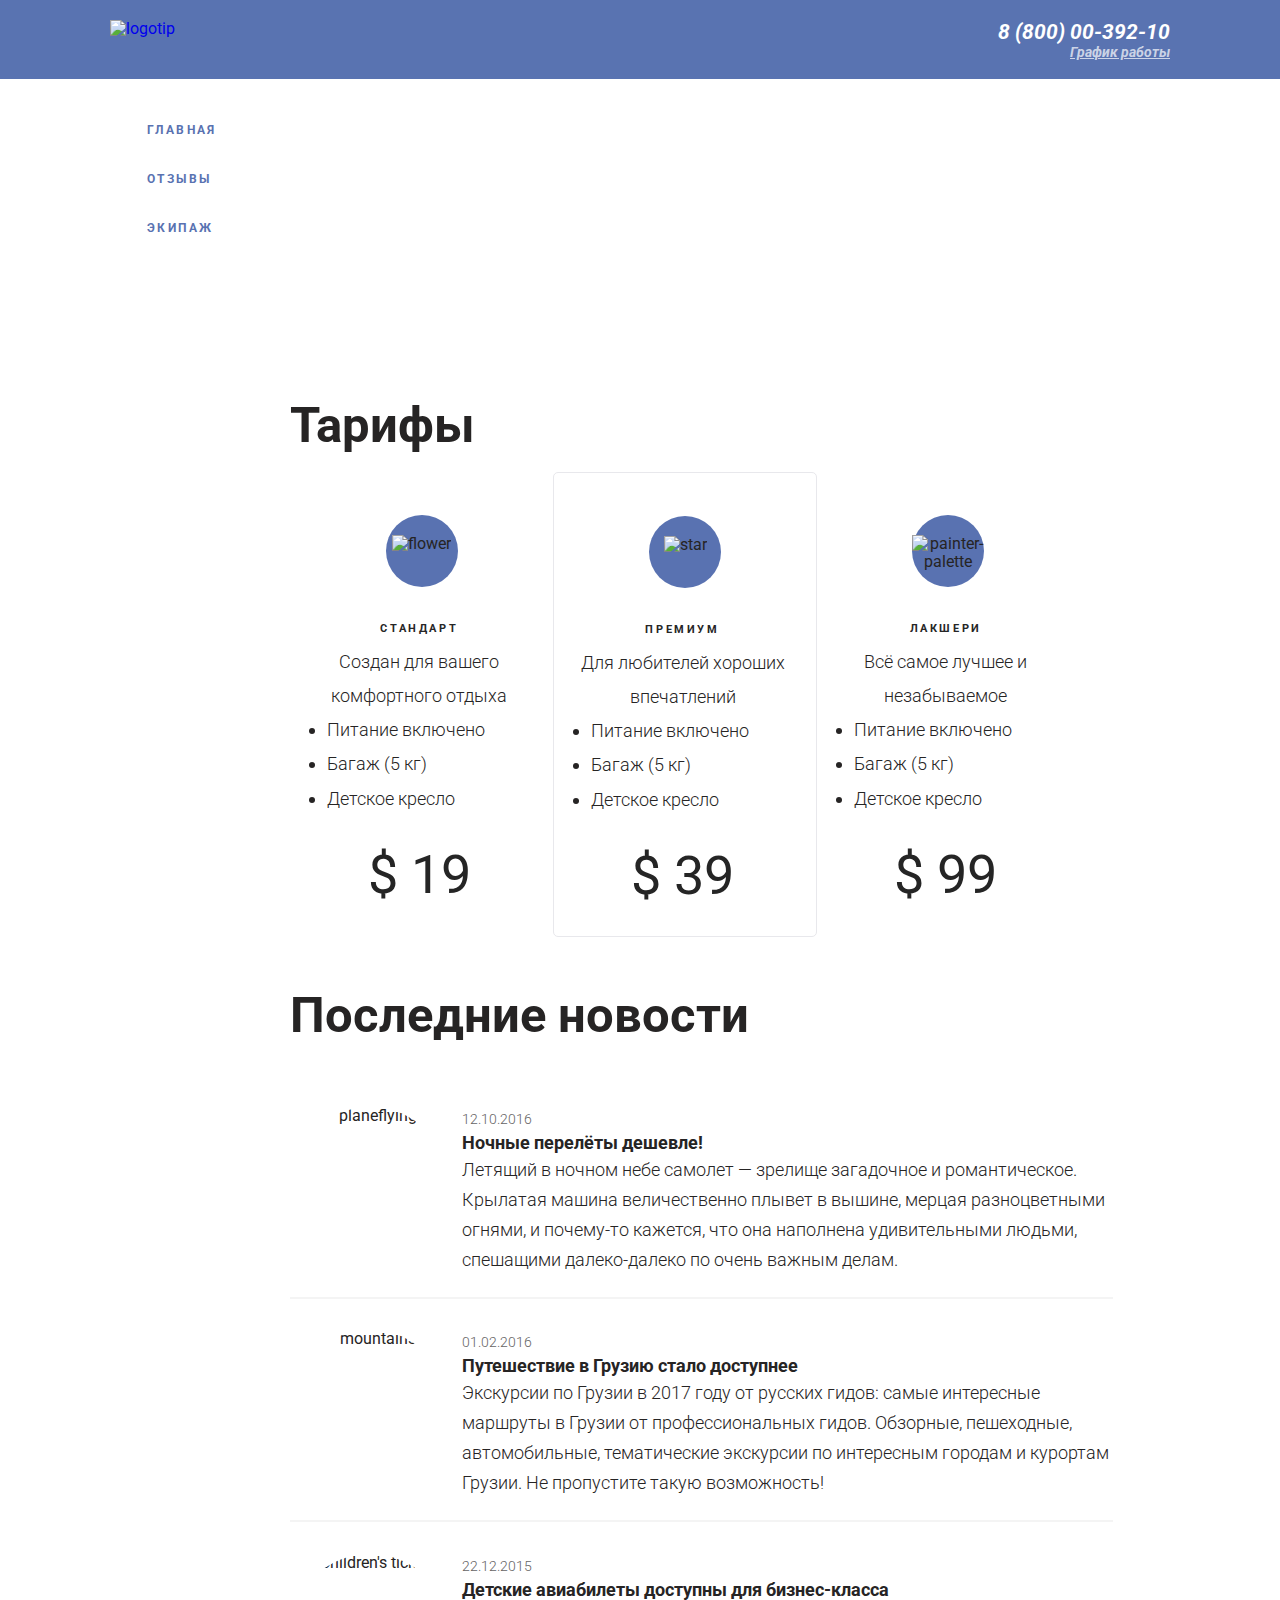
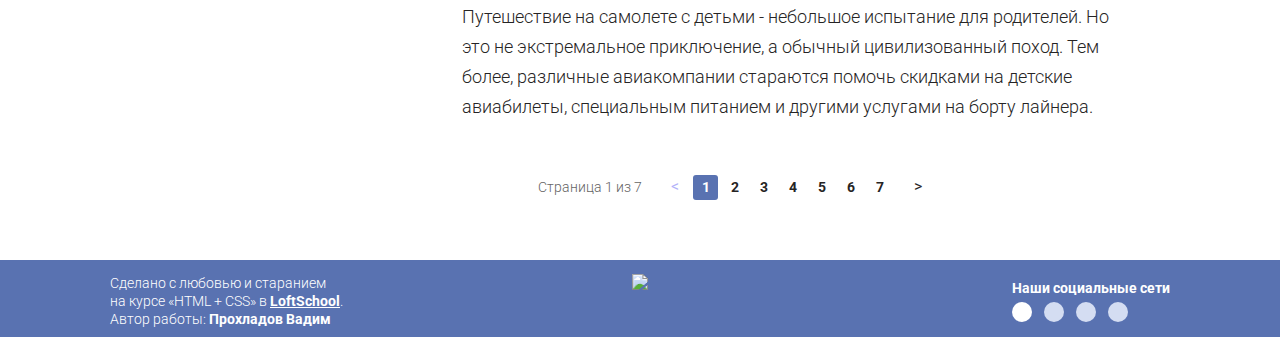
==== index.html @ d8c09eed "Add files via upload" ====
<!DOCTYPE html>
<html lang="en">
<head>
    <meta charset="UTF-8">
    <title>Главная</title>
    <meta name="viewport" content="width=device-width, initial-scale=1.0">
    <meta http-equiv="X-UA-Compatible" content="IE=edge">
       
    <link rel="stylesheet" href="normalize.css">
    <link rel="preconnect" href="https://fonts.googleapis.com">
    <link rel="preconnect" href="https://fonts.gstatic.com" crossorigin>
    <link href="https://fonts.googleapis.com/css2?family=Roboto:ital,wght@0,300;0,400;0,500;0,700;1,300&display=swap" rel="stylesheet">
   
    <link rel="stylesheet" href="style.css">
</head>
<body>
    <div class="wrapper">
        <div class="header">
            <div class="header__conteiner clearfix">
                <div class="header__left">
                    <a href="#" class="logo">
                        <img  src="img/logo_header.png" alt="logotip" class="logo__img" >
                    </a>            
                </div>
                <div class="header__right">
                    <address class="contacts">
                        <a href="tel:+78000039210" class="contacts__phone">8 (800) 00-392-10</a>
                        <div class="contacts__desc">График работы</div>
                      </address>
                </div>

            </div>
        </div>
        <div class="maincontent">
          <div class="maincontent__conteiner clearfix">
            <!-- боковая менюшка -->
            <aside class="sidebar clearfix">
              <nav class="nav">
                <ul class="nav__list">
                  <li class="nav__item">
                    <a href="#" class="nav__link">
                      <div class="nav__icon nav__icon_main"></div>
                      <div class="nav__text">Главная</div>
                    </a>
                  </li>
                  <li class="nav__item">
                    <a href="#" class="nav__link">
                      <div class="nav__icon nav__icon_comment"></div>
                      <div class="nav__text">Отзывы</div>
                    </a>
                  </li>
                  <li class="nav__item">
                    <a href="#" class="nav__link">
                      <div class="nav__icon nav__icon_team"></div>
                      <div class="nav__text">Экипаж</div>
                    </a>
                  </li>
                </ul>
              </nav>
            </aside>
            
            <div class="content">
              <!-- основная часть -->
              <main class="page-conten">
                <section class="tariffs">
                  <div class="Airpline__image">
                  </div> 
                  <div class="tariffs__title">
                    <h2 class="title">Тарифы</h2>
                  </div>
                  <div class="tariffs__tariffs clearfix">
                    <ul class="tariffs__list">
                      <li class="tariffs__item">
                        <div class="tariffs__item-wrap">
                          <div class="tariffs__image">
                            <!--<div class="tariffs__avatar">-->
                              <img src="img/content/flower.png" alt="flower" class="tariffs__avatar">
                            <!--</div>-->
                          </div>
                          <div class="tariffs__text">
                            <div class="tariffs__text--title">стандарт</div>
                            <div class="tariffs__content">
                              <p>Создан для вашего комфортного отдыха</p>
                              <ul class="tariffs__content--list">
                                <li>Питание включено</li>
                                <li>Багаж (5 кг)</li>
                                <li>Детское кресло</li>
                              </ul>
                            </div>
                            <div class="tariffs__text--price">&#36 19</div>
                          </div>
                        </div>
                      </li>
                    </ul>
                    <ul class="tariffs__list">
                      <li class="tariffs__item">
                        <div class="tariffs__item-wrap">
                          <div class="tariffs__image">
                            <!--<div class="tariffs__avatar">-->
                              <img src="img/content/star.png" alt="star" class="tariffs__avatar">
                            <!--</div>-->
                          </div>
                          <div class="tariffs__text">
                            <div class="tariffs__text--title">Премиум</div>
                            <div class="tariffs__content">
                              <p>Для любителей хороших впечатлений</p>
                              <ul class="tariffs__content--list">
                                <li>Питание включено</li>
                                <li>Багаж (5 кг)</li>
                                <li>Детское кресло</li>
                              </ul>
                            </div>
                            <div class="tariffs__text--price">&#36 39</div>
                          </div>
                        </div>
                      </li>
                    </ul>
                    <ul class="tariffs__list">
                      <li class="tariffs__item">
                        <div class="tariffs__item-wrap">
                          <div class="tariffs__image">
                            <!--<div class="tariffs__avatar">-->
                              <img src="img/content/painter-palette.png" alt="painter-palette" class="tariffs__avatar">
                            <!--</div>-->
                          </div>
                          <div class="tariffs__text">
                            <div class="tariffs__text--title">лакшери</div>
                            <div class="tariffs__content">
                              <p>Всё самое лучшее и незабываемое</p>
                              <ul class="tariffs__content--list">
                                <li>Питание включено</li>
                                <li>Багаж (5 кг)</li>
                                <li>Детское кресло</li>
                              </ul>
                            </div>
                            <div class="tariffs__text--price">&#36 99</div>
                          </div>
                        </div>
                      </li>
                    </ul>

                  </div>
                  
                </section>
                <section class="news">
                  <h2 class="news__title title ">Последние новости</h2>
                  <ul class="news__list">
                    <li class="news__item clearfix">
                      <div class="news__item--wrap">
                        <div class="news__image">
                          <div class="news__avatar">
                            <img src="img/content/news/planeflying.png" alt="planeflying" class="news__avatar-pic">
                          </div>
                        </div>
                        <article class="news__text">
                          <div class="news__data">12.10.2016</div>
                          <div class="news__name">Ночные перелёты дешевле!</div>
                          <div class="news__content">
                            Летящий в ночном небе самолет — зрелище загадочное и романтическое.
                            Крылатая машина величественно плывет в вышине, мерцая разноцветными
                            огнями, и почему-то кажется, что она наполнена удивительными людьми,
                            спешащими далеко-далеко по очень важным делам.
                          </div>
                        </article>
                      </div>
                    </li>
                    <li class="news__item clearfix">
                      <div class="news__item--wrap">
                        <div class="news__image">
                          <div class="news__avatar">
                            <img src="img/content/news/mountains.png" alt="mountains" class="news__avatar-pic">
                          </div>
                        </div>
                        <article class="news__text">
                          <div class="news__data">01.02.2016</div>
                          <div class="news__name">Путешествие в Грузию стало доступнее</div>
                          <div class="news__content">
                            Экскурсии по Грузии в 2017 году от русских гидов: самые интересные
                            маршруты в Грузии от профессиональных гидов. Обзорные, пешеходные,
                            автомобильные, тематические экскурсии по интересным городам и курортам
                            Грузии. Не пропустите такую возможность!
                          </div>
                        </article>
                      </div>
                    </li>
                    <li class="news__item clearfix">
                      <div class="news__item--wrap">
                        <div class="news__image">
                          <div class="news__avatar">
                            <img src="img/content/news/Children's tickets.png" alt="Children's tickets" class="news__avatar-pic">
                          </div>
                        </div>
                        <article class="news__text">
                          <div class="news__data">22.12.2015</div>
                          <div class="news__name">Детские авиабилеты доступны для бизнес-класса</div>
                          <div class="news__content">
                            Путешествие на самолете с детьми - небольшое испытание для родителей.
                            Но это не экстремальное приключение, а обычный цивилизованный поход.
                            Тем более, различные авиакомпании стараются помочь скидками на детские
                            авиабилеты, специальным питанием и другими услугами на борту лайнера.
                          </div>
                        </article>
                      </div>
                    </li>
                  </ul>
                  <div class="pagination">
                    <div class="pagination__title">Страница 1 из 7</div>
                    <a href="#" class="pagination__btn pagination__btn_prev pagination__btn_active">&lt;</a>
                        <ul class="pagination__list">
                          <li class="pagination__item pagination__item_active">
                            <a href="#" class="pagination__link">1</a>
                          </li>
                          <li class="pagination__item">
                            <a href="#" class="pagination__link">2</a>
                          </li>
                          <li class="pagination__item">
                            <a href="#" class="pagination__link">3</a>
                          </li>
                          <li class="pagination__item">
                            <a href="#" class="pagination__link">4</a>
                          </li>
                          <li class="pagination__item">
                            <a href="#" class="pagination__link">5</a>
                          </li>
                          <li class="pagination__item">
                            <a href="#" class="pagination__link">6</a>
                          </li>
                          <li class="pagination__item">
                            <a href="#" class="pagination__link">7</a>
                          </li>
                        </ul>
                        <a href="#" class="pagination__btn pagination__btn_next">></a>
                  </div>
                </section>
              </main>
            </div>
          </div>
        </div>
    </div>
    <div class="footer">
        <div class="footer__conteiner clearfix">
          <div class="footer__col">
            <div class="footer__text">
              Сделано с любовью и старанием <br> на курсе «HTML + CSS» в
              <a href="#">LoftSchool</a>. <br> Автор работы: <span class="bold-text">Прохладов Вадим</span>
            </div>
          </div>
          <div class="footer__col footer__col_mid">
            <a href="#" class="logo">
              <img src="img/logo_header.png" class="logo__img"></img>
            </a>
          </div>
          <div class="footer__col footer__col_last">
            <div class="socials">
              <div class="socials__title">Наши социальные сети</div>
              <ul class="socials__list">
                <li class="socials__item">
                  <a href="#" class="socials__link socials__link_active socials__link_vk">
                  </a>
                </li>
                <li class="socials__item">
                  <a href="#" class="socials__link socials__link_fb">
                  </a>
                </li>
                <li class="socials__item">
                  <a href="#" class="socials__link socials__link_tw">
                  </a>
                </li>
                <li class="socials__item">
                  <a href="#" class="socials__link socials__link_mail">
                  </a>
                </li>
              </ul>
            </div>
          </div>
        </div>
    </div>

    
</body>
</html>
---- style.css ----
* {
    box-sizing: border-box;
  }
  a{
    text-decoration: none;
  }
p{
    margin: 0;
}
.clearfix:after {
    content: "";
    display: block;
    clear: both;
  }

html, body{
    width: 100%; 
    height: 100%; 
}
body{
    font-family: 'Roboto', Arial, sans-serif;
    color: #262424;  
}
.wrapper {
    position: relative;
    min-width: 1100px;
    min-height: 100%;
    overflow: hidden;
}
.wrapper:after {
    content: "";
    display: block;
    height: 77px;
  }
 
.header {
    background: #5973b1;
    position: relative;
    padding-top: 20px;
    padding-bottom: 17px;
    margin-bottom: 13px;
}

[class*="conteiner"]{
    max-width: 1100px;
    margin: 0 auto;
    padding: 0 20px;
  }
 
  .header__left,
  .header__right {
    float: left;
    width: 50%;
}  
.header__left {
    text-align: left;
}
.logo,
.contacts {
    display: inline-block;
}

.header__right {
    font-weight: 700;
    font-style: normal;
    text-align: right;
    letter-spacing: normal;
    font-stretch: normal;
    
}

.contacts__phone {
    font-size: 21px;   
    text-transform: uppercase;
    color: #ffffff;
    text-decoration: none;
}
.contacts__desc {
    font-size: 14px;    
    text-decoration: underline;
    color: rgba(255, 255, 255, 0.7);
}


/*======Sidebar========*/
.sidebar{
    float: left;
    width: 17%;
}
ul {
    list-style: none;
    margin: 0;
    padding: 0;
}
.nav {
    padding-top: 30px;
}
.nav__item {
    margin-bottom: 30px;
}
.nav__icon {
    display: inline-block;
    vertical-align: middle;
    margin-right: 10px;
}
.nav__icon_main {
    background: url('img/sidebar/main_icon.png') no-repeat;
    width: 23px;
    height: 18px;
}
.nav__icon_comment {
    background: url('img/sidebar/feed_icon.png') no-repeat;
    width: 23px;
    height: 18px;
}
.nav__icon_team {
    background: url('img/sidebar/team_icon.png') no-repeat;
    width: 23px;
    height: 18px;
}
.nav__link:hover .nav__icon_main {
    background-image: url('img/sidebar/main_icon_hover.png');
}
.nav__link:hover .nav__icon_comment {
    background-image: url('img/sidebar/feed_icon_hover.png');
}
.nav__link:hover .nav__icon_team {
    background-image: url('img/sidebar/team_icon_hover.png');
}
.nav__text {
    display: inline-block;
    vertical-align: middle;
    text-transform: uppercase;
    font-size: 12px;
    font-weight: bold;
    font-style: normal;
    text-align: left;
    letter-spacing: 2.4px;
    font-stretch: normal;
    color: #5972b1;
}
.nav__text:hover{
    color: #262424;
}

/*======content====*/
.content{
    float: left;
    width: 83%;
}
.tariffs {
    margin-bottom: 60px;
}
.Airpline__image{
    background-image: url('img/content/Airpline.png');
    background-repeat: no-repeat;
    height: 307px;
    margin-bottom: 8px;
  
}
.tariffs__title{
    margin-bottom: 27px;
}
.title{
    font-size: 49px;
    font-weight: bold;
    font-stretch: normal;
    font-style: normal;
    line-height: 0.78;
    letter-spacing: normal;
    text-align: left;
    color: #262424;
    margin: 0;
}

/*======tariffs============*/
.tariffs__tariffs{
    margin-right: 90px;
}
.tariffs__list {
    float: left;
    width: 33.33%;
    text-align: center;
    padding-top: 43px;
    
}

.tariffs__list:nth-child(2n){
    border: 1px solid #e8e8ec;
    border-radius: 5px;
}
.tariffs__image {
    display: inline-block;
    width: 72px;
    height: 72px;
    border-radius: 50%;
    background-color: #5972b1;
    background-position: center center;
    margin-bottom: 25px;
}
.tariffs__avatar{
    margin-top: 20px;   
}
.tariffs__text {
    color: #262424;
    font-style: normal;
    padding-left: 10px;
    padding-right: 15px; 
}
.tariffs__text--title {
    font-size: 11px;
    font-weight: bold;    
    line-height: 300%;
    letter-spacing: 2.64px; 
    text-transform: uppercase;   
    color: #262626;
}
.tariffs__content {
    font-size: 18px;
    font-weight: 300;
    line-height: 190%;  
}
.tariffs__content--list{
    text-align: left;
    list-style: disc;
    padding-left: 27px;
}
.tariffs__text--price {
    font-size: 54px;
    font-weight: 400;
    line-height: 220%;
    color: #252525;
    object-fit: contain;
}
/*========section news========*/

.news__title {
    margin-bottom: 72px;
}
.news__item {
    margin-bottom: 27px;
}
.news__item--wrap {
    border-bottom: 2px solid  #f4f4f4;
    display: inline-block;
    padding-bottom: 22px;
}
.news__item:last-child .news__item--wrap{
    border-bottom:none;
}
.news__image {
    float: left;
    margin-right: 12px;
    text-align: center;
}

.news__avatar-pic {
    width: 160px;
    height: 160px;
    border-radius: 50%;
    overflow: hidden;
    display: inline-block;
}
.news__text {
    float: left;
    width: 651px;
    line-height: 150%;
    font-weight: 300;
    color: #262424;
}
.news__data {
    font-size: 14px;
    color: #656464;
}
.news__name {
    font-size: 18px;
    font-weight: 700;
}
.news__content {
    font-size: 18px;
    line-height: 30px;
}
/*===========pagination=============================================================*/
.pagination {
  text-align: center;
  margin-bottom: 60px;
}
.pagination__title {
    display: inline-block;
    font-size: 14px;
    line-height: 21px;
    font-weight: 300;
    color: #656464;
    margin-right: 25PX;
}
.pagination__btn {
    display: inline-block;
    
}
.pagination__btn_prev {
    opacity: 0.3;
    margin-right: 10px;
}
.pagination__btn_next {
    margin-left: 18px;
    color: #2a2828
}

.pagination__list {
    display: inline-block;  
}
.pagination__item {
    display: inline-block;  
}
.pagination__link {
    display: block;
    width: 25px;
    height: 25px;
    text-align: center;
    text-decoration: none;
    font-size: 14px;
    line-height: 25px;
    font-weight: 700;
    color: #262424;   
}
.pagination__link:hover {
    color: #5972b1;
}
.pagination__item_active .pagination__link {
    color: #ffffff;
    background-color: #5972b1;
    border-radius: 3px;
}

/*============================footer==========================================*/
.footer {
    position: relative;
    background-color: #5972b1;
    height: 77px;
    margin-top: -77px;
    padding: 14px 0;
}

.footer__col {
    float: left;
    width: 33.33%;
    text-align: center;
}
.footer__text {
    font-size: 14px;
    font-weight: 300;
    font-stretch: normal;
    font-style: normal;
    line-height: 129%;
    letter-spacing: normal;
    text-align: left;
    color: #fff;
}
.bold-text {
    font-weight: 700;
}
.footer__text a{
    color: #fff;
    font-weight: 700;
    text-decoration: underline;   
}

.footer__col_mid {
    text-align: center;
  
}
.socials {
    float: right;
    text-align: left;
}
.socials__title {
    font-size: 14px;
    line-height: 200%;
    font-weight: 700;
    color: #ffffff;
}
.socials__item {
    display: inline-block;
    margin-right: 8px;
}
.socials__item:last-child {
    margin-right: 0;
}
.socials__link {
    width: 20px;
    height: 20px;
    border-radius: 50%;
    display: block;
    background-color: #d4ddf2;
    background-position: center center;
    background-repeat: no-repeat;
}
.socials__link:hover {
    background-color:#ffffff;
}
.socials__link_active{
    background-color:#ffffff;
}
.socials__link_vk {
    background-image: url('img/socials/vk.png');

}
.socials__link_fb {
    background-image: url('img/socials/fb.png');
}
.socials__link_tw {
    background-image: url('img/socials/twitter.png');
}
.socials__link_mail {
    background-image: url('img/socials/mail.png');
}
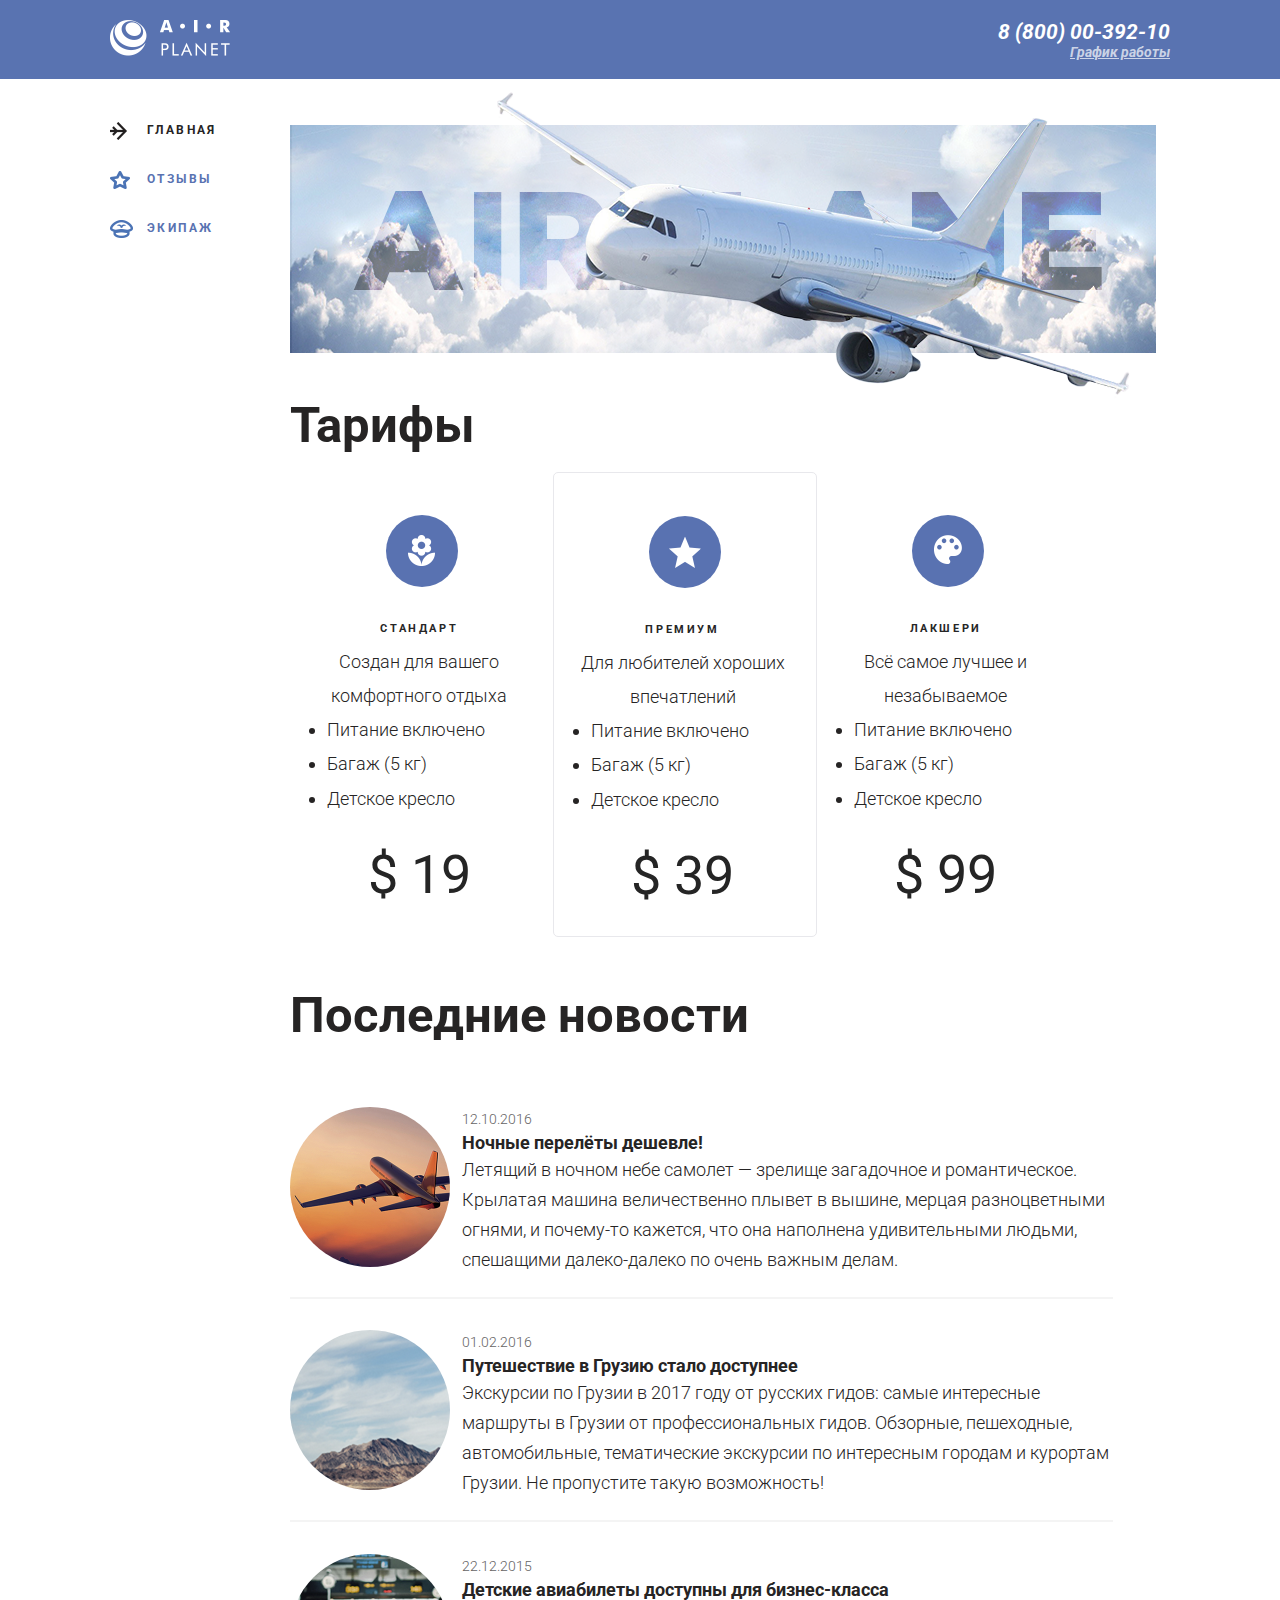
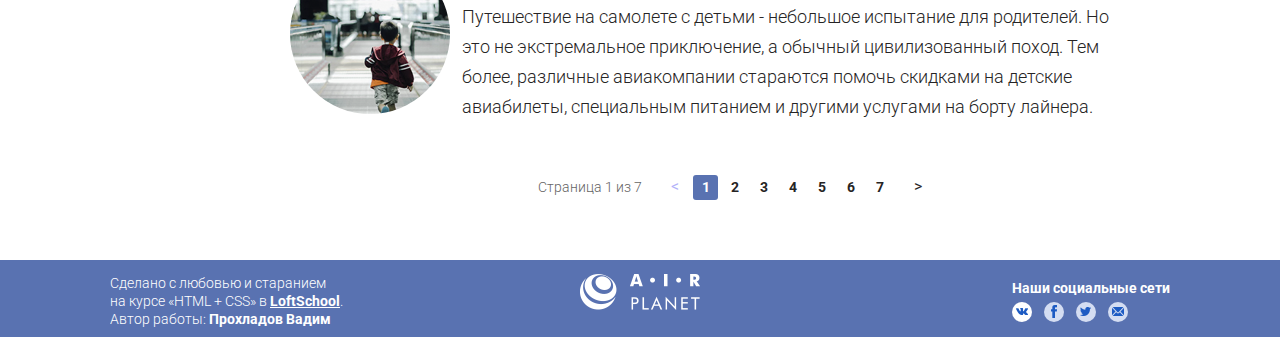
==== commit 254bdb01: "reviews" ====
--- a/index.html
+++ b/index.html
@@ -15,6 +15,7 @@
 </head>
 <body>
     <div class="wrapper">
+      
         <div class="header">
             <div class="header__conteiner clearfix">
                 <div class="header__left">
@@ -38,9 +39,9 @@
               <nav class="nav">
                 <ul class="nav__list">
                   <li class="nav__item">
-                    <a href="#" class="nav__link">
-                      <div class="nav__icon nav__icon_main"></div>
-                      <div class="nav__text">Главная</div>
+                    <a href="#" class="nav__link nav__link_active">
+                      <div class="nav__icon nav__icon_main nav__icon_main_active "></div>
+                      <div class="nav__text nav__text_active">Главная</div>
                     </a>
                   </li>
                   <li class="nav__item">
@@ -275,7 +276,5 @@
           </div>
         </div>
     </div>
-
-    
 </body>
 </html>--- a/style.css
+++ b/style.css
@@ -20,10 +20,10 @@
 }
 body{
     font-family: 'Roboto', Arial, sans-serif;
-    color: #262424;  
+    color: #262424;
+    margin: 0;  
 }
 .wrapper {
-    position: relative;
     min-width: 1100px;
     min-height: 100%;
     overflow: hidden;
@@ -36,16 +36,15 @@
  
 .header {
     background: #5973b1;
-    position: relative;
     padding-top: 20px;
     padding-bottom: 17px;
     margin-bottom: 13px;
 }
 
 [class*="conteiner"]{
-    max-width: 1100px;
-    margin: 0 auto;
-    padding: 0 20px;
+        max-width: 1100px;
+        margin: 0 auto;
+        padding: 0 20px;
   }
  
   .header__left,
@@ -67,7 +66,6 @@
     text-align: right;
     letter-spacing: normal;
     font-stretch: normal;
-    
 }
 
 .contacts__phone {
@@ -119,7 +117,8 @@
     width: 23px;
     height: 18px;
 }
-.nav__link:hover .nav__icon_main {
+.nav__link:hover .nav__icon_main,
+.nav__icon_main_active{
     background-image: url('img/sidebar/main_icon_hover.png');
 }
 .nav__link:hover .nav__icon_comment {
@@ -139,7 +138,12 @@
     letter-spacing: 2.4px;
     font-stretch: normal;
     color: #5972b1;
-}
+    max-width: 120px;
+}
+.nav__text_active{
+    color: #262424;
+}
+
 .nav__text:hover{
     color: #262424;
 }
@@ -157,7 +161,6 @@
     background-repeat: no-repeat;
     height: 307px;
     margin-bottom: 8px;
-  
 }
 .tariffs__title{
     margin-bottom: 27px;
@@ -183,7 +186,6 @@
     width: 33.33%;
     text-align: center;
     padding-top: 43px;
-    
 }
 
 .tariffs__list:nth-child(2n){
@@ -233,7 +235,7 @@
     color: #252525;
     object-fit: contain;
 }
-/*========section news========*/
+/*========section news  &  reviews========*/
 
 .news__title {
     margin-bottom: 72px;
@@ -296,7 +298,6 @@
 }
 .pagination__btn {
     display: inline-block;
-    
 }
 .pagination__btn_prev {
     opacity: 0.3;
@@ -335,7 +336,6 @@
 
 /*============================footer==========================================*/
 .footer {
-    position: relative;
     background-color: #5972b1;
     height: 77px;
     margin-top: -77px;
@@ -356,6 +356,7 @@
     letter-spacing: normal;
     text-align: left;
     color: #fff;
+    overflow: hidden;
 }
 .bold-text {
     font-weight: 700;
@@ -365,10 +366,8 @@
     font-weight: 700;
     text-decoration: underline;   
 }
-
 .footer__col_mid {
     text-align: center;
-  
 }
 .socials {
     float: right;
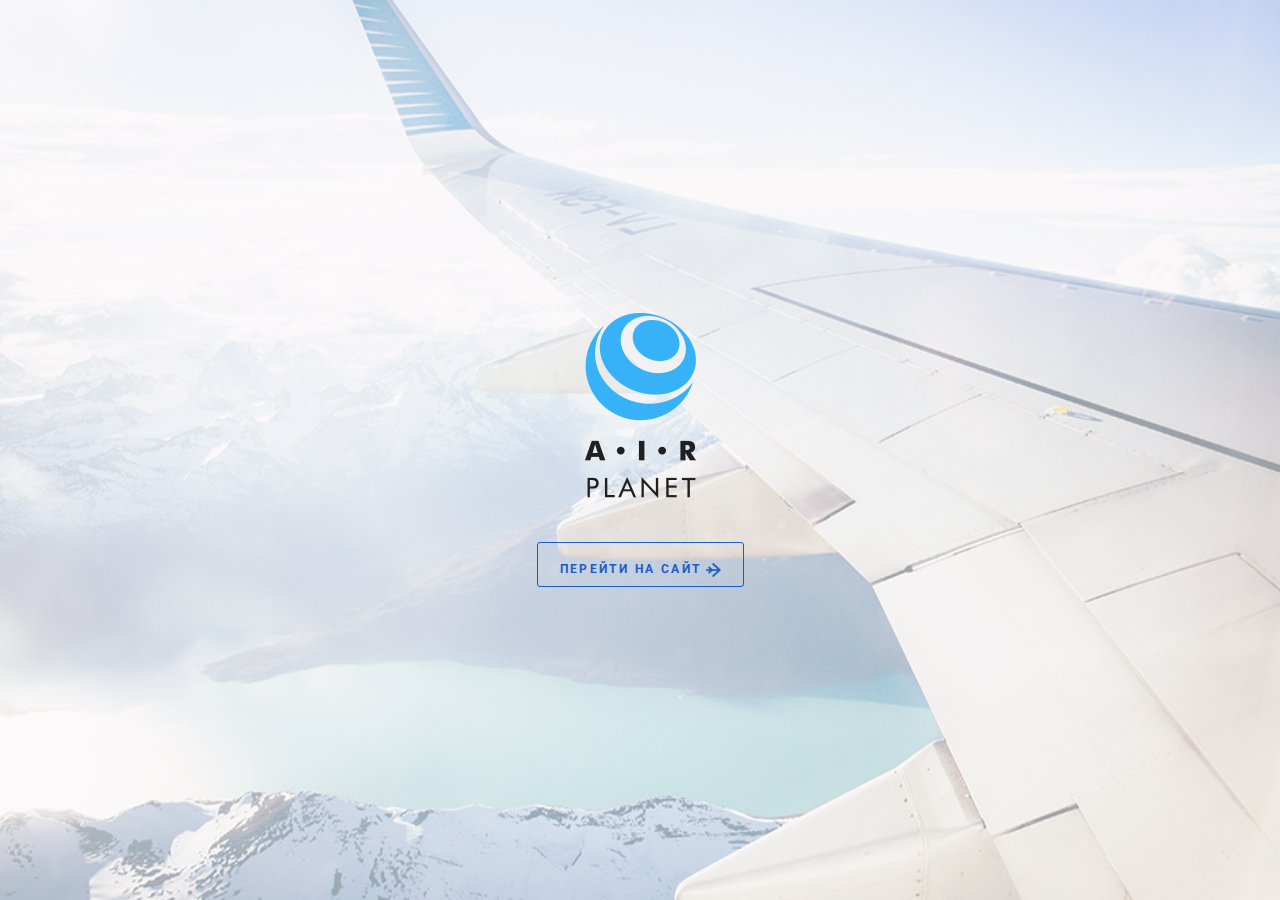
==== commit fed741c8: "intro" ====
--- a/index.html
+++ b/index.html
@@ -2,279 +2,31 @@
 <html lang="en">
 <head>
     <meta charset="UTF-8">
-    <title>Главная</title>
+    <title>intro</title>
     <meta name="viewport" content="width=device-width, initial-scale=1.0">
     <meta http-equiv="X-UA-Compatible" content="IE=edge">
-       
-    <link rel="stylesheet" href="normalize.css">
+    
+    <link rel="stylesheet" href="../normalize.css">
     <link rel="preconnect" href="https://fonts.googleapis.com">
     <link rel="preconnect" href="https://fonts.gstatic.com" crossorigin>
     <link href="https://fonts.googleapis.com/css2?family=Roboto:ital,wght@0,300;0,400;0,500;0,700;1,300&display=swap" rel="stylesheet">
-   
     <link rel="stylesheet" href="style.css">
 </head>
-<body>
-    <div class="wrapper">
-      
-        <div class="header">
-            <div class="header__conteiner clearfix">
-                <div class="header__left">
-                    <a href="#" class="logo">
-                        <img  src="img/logo_header.png" alt="logotip" class="logo__img" >
-                    </a>            
-                </div>
-                <div class="header__right">
-                    <address class="contacts">
-                        <a href="tel:+78000039210" class="contacts__phone">8 (800) 00-392-10</a>
-                        <div class="contacts__desc">График работы</div>
-                      </address>
-                </div>
-
-            </div>
+<body class="AirPlanet_intro_img">
+    <div class="introcontent">
+        <div class="logo">
+            <img src="logo_intro.png" alt="logo">
         </div>
-        <div class="maincontent">
-          <div class="maincontent__conteiner clearfix">
-            <!-- боковая менюшка -->
-            <aside class="sidebar clearfix">
-              <nav class="nav">
-                <ul class="nav__list">
-                  <li class="nav__item">
-                    <a href="#" class="nav__link nav__link_active">
-                      <div class="nav__icon nav__icon_main nav__icon_main_active "></div>
-                      <div class="nav__text nav__text_active">Главная</div>
-                    </a>
-                  </li>
-                  <li class="nav__item">
-                    <a href="#" class="nav__link">
-                      <div class="nav__icon nav__icon_comment"></div>
-                      <div class="nav__text">Отзывы</div>
-                    </a>
-                  </li>
-                  <li class="nav__item">
-                    <a href="#" class="nav__link">
-                      <div class="nav__icon nav__icon_team"></div>
-                      <div class="nav__text">Экипаж</div>
-                    </a>
-                  </li>
-                </ul>
-              </nav>
-            </aside>
-            
-            <div class="content">
-              <!-- основная часть -->
-              <main class="page-conten">
-                <section class="tariffs">
-                  <div class="Airpline__image">
-                  </div> 
-                  <div class="tariffs__title">
-                    <h2 class="title">Тарифы</h2>
-                  </div>
-                  <div class="tariffs__tariffs clearfix">
-                    <ul class="tariffs__list">
-                      <li class="tariffs__item">
-                        <div class="tariffs__item-wrap">
-                          <div class="tariffs__image">
-                            <!--<div class="tariffs__avatar">-->
-                              <img src="img/content/flower.png" alt="flower" class="tariffs__avatar">
-                            <!--</div>-->
-                          </div>
-                          <div class="tariffs__text">
-                            <div class="tariffs__text--title">стандарт</div>
-                            <div class="tariffs__content">
-                              <p>Создан для вашего комфортного отдыха</p>
-                              <ul class="tariffs__content--list">
-                                <li>Питание включено</li>
-                                <li>Багаж (5 кг)</li>
-                                <li>Детское кресло</li>
-                              </ul>
-                            </div>
-                            <div class="tariffs__text--price">&#36 19</div>
-                          </div>
-                        </div>
-                      </li>
-                    </ul>
-                    <ul class="tariffs__list">
-                      <li class="tariffs__item">
-                        <div class="tariffs__item-wrap">
-                          <div class="tariffs__image">
-                            <!--<div class="tariffs__avatar">-->
-                              <img src="img/content/star.png" alt="star" class="tariffs__avatar">
-                            <!--</div>-->
-                          </div>
-                          <div class="tariffs__text">
-                            <div class="tariffs__text--title">Премиум</div>
-                            <div class="tariffs__content">
-                              <p>Для любителей хороших впечатлений</p>
-                              <ul class="tariffs__content--list">
-                                <li>Питание включено</li>
-                                <li>Багаж (5 кг)</li>
-                                <li>Детское кресло</li>
-                              </ul>
-                            </div>
-                            <div class="tariffs__text--price">&#36 39</div>
-                          </div>
-                        </div>
-                      </li>
-                    </ul>
-                    <ul class="tariffs__list">
-                      <li class="tariffs__item">
-                        <div class="tariffs__item-wrap">
-                          <div class="tariffs__image">
-                            <!--<div class="tariffs__avatar">-->
-                              <img src="img/content/painter-palette.png" alt="painter-palette" class="tariffs__avatar">
-                            <!--</div>-->
-                          </div>
-                          <div class="tariffs__text">
-                            <div class="tariffs__text--title">лакшери</div>
-                            <div class="tariffs__content">
-                              <p>Всё самое лучшее и незабываемое</p>
-                              <ul class="tariffs__content--list">
-                                <li>Питание включено</li>
-                                <li>Багаж (5 кг)</li>
-                                <li>Детское кресло</li>
-                              </ul>
-                            </div>
-                            <div class="tariffs__text--price">&#36 99</div>
-                          </div>
-                        </div>
-                      </li>
-                    </ul>
-
-                  </div>
-                  
-                </section>
-                <section class="news">
-                  <h2 class="news__title title ">Последние новости</h2>
-                  <ul class="news__list">
-                    <li class="news__item clearfix">
-                      <div class="news__item--wrap">
-                        <div class="news__image">
-                          <div class="news__avatar">
-                            <img src="img/content/news/planeflying.png" alt="planeflying" class="news__avatar-pic">
-                          </div>
-                        </div>
-                        <article class="news__text">
-                          <div class="news__data">12.10.2016</div>
-                          <div class="news__name">Ночные перелёты дешевле!</div>
-                          <div class="news__content">
-                            Летящий в ночном небе самолет — зрелище загадочное и романтическое.
-                            Крылатая машина величественно плывет в вышине, мерцая разноцветными
-                            огнями, и почему-то кажется, что она наполнена удивительными людьми,
-                            спешащими далеко-далеко по очень важным делам.
-                          </div>
-                        </article>
-                      </div>
-                    </li>
-                    <li class="news__item clearfix">
-                      <div class="news__item--wrap">
-                        <div class="news__image">
-                          <div class="news__avatar">
-                            <img src="img/content/news/mountains.png" alt="mountains" class="news__avatar-pic">
-                          </div>
-                        </div>
-                        <article class="news__text">
-                          <div class="news__data">01.02.2016</div>
-                          <div class="news__name">Путешествие в Грузию стало доступнее</div>
-                          <div class="news__content">
-                            Экскурсии по Грузии в 2017 году от русских гидов: самые интересные
-                            маршруты в Грузии от профессиональных гидов. Обзорные, пешеходные,
-                            автомобильные, тематические экскурсии по интересным городам и курортам
-                            Грузии. Не пропустите такую возможность!
-                          </div>
-                        </article>
-                      </div>
-                    </li>
-                    <li class="news__item clearfix">
-                      <div class="news__item--wrap">
-                        <div class="news__image">
-                          <div class="news__avatar">
-                            <img src="img/content/news/Children's tickets.png" alt="Children's tickets" class="news__avatar-pic">
-                          </div>
-                        </div>
-                        <article class="news__text">
-                          <div class="news__data">22.12.2015</div>
-                          <div class="news__name">Детские авиабилеты доступны для бизнес-класса</div>
-                          <div class="news__content">
-                            Путешествие на самолете с детьми - небольшое испытание для родителей.
-                            Но это не экстремальное приключение, а обычный цивилизованный поход.
-                            Тем более, различные авиакомпании стараются помочь скидками на детские
-                            авиабилеты, специальным питанием и другими услугами на борту лайнера.
-                          </div>
-                        </article>
-                      </div>
-                    </li>
-                  </ul>
-                  <div class="pagination">
-                    <div class="pagination__title">Страница 1 из 7</div>
-                    <a href="#" class="pagination__btn pagination__btn_prev pagination__btn_active">&lt;</a>
-                        <ul class="pagination__list">
-                          <li class="pagination__item pagination__item_active">
-                            <a href="#" class="pagination__link">1</a>
-                          </li>
-                          <li class="pagination__item">
-                            <a href="#" class="pagination__link">2</a>
-                          </li>
-                          <li class="pagination__item">
-                            <a href="#" class="pagination__link">3</a>
-                          </li>
-                          <li class="pagination__item">
-                            <a href="#" class="pagination__link">4</a>
-                          </li>
-                          <li class="pagination__item">
-                            <a href="#" class="pagination__link">5</a>
-                          </li>
-                          <li class="pagination__item">
-                            <a href="#" class="pagination__link">6</a>
-                          </li>
-                          <li class="pagination__item">
-                            <a href="#" class="pagination__link">7</a>
-                          </li>
-                        </ul>
-                        <a href="#" class="pagination__btn pagination__btn_next">></a>
-                  </div>
-                </section>
-              </main>
-            </div>
-          </div>
-        </div>
-    </div>
-    <div class="footer">
-        <div class="footer__conteiner clearfix">
-          <div class="footer__col">
-            <div class="footer__text">
-              Сделано с любовью и старанием <br> на курсе «HTML + CSS» в
-              <a href="#">LoftSchool</a>. <br> Автор работы: <span class="bold-text">Прохладов Вадим</span>
-            </div>
-          </div>
-          <div class="footer__col footer__col_mid">
-            <a href="#" class="logo">
-              <img src="img/logo_header.png" class="logo__img"></img>
-            </a>
-          </div>
-          <div class="footer__col footer__col_last">
-            <div class="socials">
-              <div class="socials__title">Наши социальные сети</div>
-              <ul class="socials__list">
-                <li class="socials__item">
-                  <a href="#" class="socials__link socials__link_active socials__link_vk">
-                  </a>
-                </li>
-                <li class="socials__item">
-                  <a href="#" class="socials__link socials__link_fb">
-                  </a>
-                </li>
-                <li class="socials__item">
-                  <a href="#" class="socials__link socials__link_tw">
-                  </a>
-                </li>
-                <li class="socials__item">
-                  <a href="#" class="socials__link socials__link_mail">
-                  </a>
-                </li>
-              </ul>
-            </div>
-          </div>
-        </div>
+        <form>
+                <div class="btn_wrap">
+                    <!-- <p class="button_submit">  -->
+                        <button type="submit" class="Submit_button button">
+                            <a href="main/index.html" class="Submit_button_text ">Перейти на сайт</a>
+                           <div class="Submit_button__img"></div>
+                        </button>
+                    <!--</p>  -->
+                </div> 
+        </form>    
     </div>
 </body>
 </html>--- a/style.css
+++ b/style.css
@@ -1,416 +1,92 @@
-
-* {
-    box-sizing: border-box;
-  }
-  a{
+a{
     text-decoration: none;
-  }
-p{
-    margin: 0;
 }
-.clearfix:after {
-    content: "";
-    display: block;
-    clear: both;
-  }
-
-html, body{
+html,body{
     width: 100%; 
     height: 100%; 
 }
 body{
     font-family: 'Roboto', Arial, sans-serif;
-    color: #262424;
-    margin: 0;  
-}
-.wrapper {
-    min-width: 1100px;
-    min-height: 100%;
-    overflow: hidden;
-}
-.wrapper:after {
-    content: "";
-    display: block;
-    height: 77px;
-  }
- 
-.header {
-    background: #5973b1;
-    padding-top: 20px;
-    padding-bottom: 17px;
-    margin-bottom: 13px;
-}
-
-[class*="conteiner"]{
-        max-width: 1100px;
-        margin: 0 auto;
-        padding: 0 20px;
-  }
- 
-  .header__left,
-  .header__right {
-    float: left;
-    width: 50%;
-}  
-.header__left {
-    text-align: left;
-}
-.logo,
-.contacts {
-    display: inline-block;
-}
-
-.header__right {
-    font-weight: 700;
-    font-style: normal;
-    text-align: right;
-    letter-spacing: normal;
-    font-stretch: normal;
-}
-
-.contacts__phone {
-    font-size: 21px;   
-    text-transform: uppercase;
-    color: #ffffff;
-    text-decoration: none;
-}
-.contacts__desc {
-    font-size: 14px;    
-    text-decoration: underline;
-    color: rgba(255, 255, 255, 0.7);
+    
+    margin: 0; 
+    /*width: 100%; 
+    height: 100%;
+    background: url('AirPlanet_intro.png');
+    background-repeat: no-repeat;
+    background-position: center center;
+    background-size: 100% 100%; */
 }
 
 
-/*======Sidebar========*/
-.sidebar{
-    float: left;
-    width: 17%;
+.AirPlanet_intro_img{
+    background: url('AirPlanet_intro.png');
+    background-repeat: no-repeat;
+    background-size: 100% 100%;   
 }
-ul {
-    list-style: none;
-    margin: 0;
-    padding: 0;
+
+.introcontent{
+    width: 100%; 
+    height: 100%; 
+    display: flex;
+    justify-content: center;
+    align-items: center;
+    flex-direction:column;
+    
+    
 }
-.nav {
-    padding-top: 30px;
+.logo {
+    margin-bottom: 40px;
 }
-.nav__item {
-    margin-bottom: 30px;
+.btn_wrap {
+   
+
 }
-.nav__icon {
-    display: inline-block;
-    vertical-align: middle;
-    margin-right: 10px;
+
+.Submit_button {
+    width: 207px;
+    height: 45px;  
+    background-color: transparent;
+    border: solid 1px #1c5bc3;
+    border-radius: 3px;
+    cursor:pointer;
+    
 }
-.nav__icon_main {
-    background: url('img/sidebar/main_icon.png') no-repeat;
-    width: 23px;
-    height: 18px;
+button.Submit_button {
+    padding: 16px;
+} 
+.button {
+    
 }
-.nav__icon_comment {
-    background: url('img/sidebar/feed_icon.png') no-repeat;
-    width: 23px;
-    height: 18px;
-}
-.nav__icon_team {
-    background: url('img/sidebar/team_icon.png') no-repeat;
-    width: 23px;
-    height: 18px;
-}
-.nav__link:hover .nav__icon_main,
-.nav__icon_main_active{
-    background-image: url('img/sidebar/main_icon_hover.png');
-}
-.nav__link:hover .nav__icon_comment {
-    background-image: url('img/sidebar/feed_icon_hover.png');
-}
-.nav__link:hover .nav__icon_team {
-    background-image: url('img/sidebar/team_icon_hover.png');
-}
-.nav__text {
-    display: inline-block;
-    vertical-align: middle;
-    text-transform: uppercase;
+.Submit_button_text {
     font-size: 12px;
     font-weight: bold;
     font-style: normal;
+    letter-spacing: 2.4px;
     text-align: left;
-    letter-spacing: 2.4px;
-    font-stretch: normal;
-    color: #5972b1;
-    max-width: 120px;
+    color: #1c5bc4;
+    text-transform: uppercase;
+
+    
+
 }
-.nav__text_active{
-    color: #262424;
+.Submit_button__img {
+    display: inline-block;
+    background-image: url('main_icon.png');
+    background-size: 15px 14px;
+    width: 15px; 
+    height: 14px;
+    background-repeat: no-repeat;
+    vertical-align: sub;
+}
+.btn_wrap:hover .Submit_button,
+.btn_wrap:hover .Submit_button_text,
+.btn_wrap:hover .Submit_button__img {
+    background-color:#1c5bc3; 
+    color: #ffffff;
+}
+.btn_wrap:hover .Submit_button__img{
+    background-image: url('btn.png');
 }
 
-.nav__text:hover{
-    color: #262424;
-}
 
-/*======content====*/
-.content{
-    float: left;
-    width: 83%;
-}
-.tariffs {
-    margin-bottom: 60px;
-}
-.Airpline__image{
-    background-image: url('img/content/Airpline.png');
-    background-repeat: no-repeat;
-    height: 307px;
-    margin-bottom: 8px;
-}
-.tariffs__title{
-    margin-bottom: 27px;
-}
-.title{
-    font-size: 49px;
-    font-weight: bold;
-    font-stretch: normal;
-    font-style: normal;
-    line-height: 0.78;
-    letter-spacing: normal;
-    text-align: left;
-    color: #262424;
-    margin: 0;
-}
-
-/*======tariffs============*/
-.tariffs__tariffs{
-    margin-right: 90px;
-}
-.tariffs__list {
-    float: left;
-    width: 33.33%;
-    text-align: center;
-    padding-top: 43px;
-}
-
-.tariffs__list:nth-child(2n){
-    border: 1px solid #e8e8ec;
-    border-radius: 5px;
-}
-.tariffs__image {
-    display: inline-block;
-    width: 72px;
-    height: 72px;
-    border-radius: 50%;
-    background-color: #5972b1;
-    background-position: center center;
-    margin-bottom: 25px;
-}
-.tariffs__avatar{
-    margin-top: 20px;   
-}
-.tariffs__text {
-    color: #262424;
-    font-style: normal;
-    padding-left: 10px;
-    padding-right: 15px; 
-}
-.tariffs__text--title {
-    font-size: 11px;
-    font-weight: bold;    
-    line-height: 300%;
-    letter-spacing: 2.64px; 
-    text-transform: uppercase;   
-    color: #262626;
-}
-.tariffs__content {
-    font-size: 18px;
-    font-weight: 300;
-    line-height: 190%;  
-}
-.tariffs__content--list{
-    text-align: left;
-    list-style: disc;
-    padding-left: 27px;
-}
-.tariffs__text--price {
-    font-size: 54px;
-    font-weight: 400;
-    line-height: 220%;
-    color: #252525;
-    object-fit: contain;
-}
-/*========section news  &  reviews========*/
-
-.news__title {
-    margin-bottom: 72px;
-}
-.news__item {
-    margin-bottom: 27px;
-}
-.news__item--wrap {
-    border-bottom: 2px solid  #f4f4f4;
-    display: inline-block;
-    padding-bottom: 22px;
-}
-.news__item:last-child .news__item--wrap{
-    border-bottom:none;
-}
-.news__image {
-    float: left;
-    margin-right: 12px;
-    text-align: center;
-}
-
-.news__avatar-pic {
-    width: 160px;
-    height: 160px;
-    border-radius: 50%;
-    overflow: hidden;
-    display: inline-block;
-}
-.news__text {
-    float: left;
-    width: 651px;
-    line-height: 150%;
-    font-weight: 300;
-    color: #262424;
-}
-.news__data {
-    font-size: 14px;
-    color: #656464;
-}
-.news__name {
-    font-size: 18px;
-    font-weight: 700;
-}
-.news__content {
-    font-size: 18px;
-    line-height: 30px;
-}
-/*===========pagination=============================================================*/
-.pagination {
-  text-align: center;
-  margin-bottom: 60px;
-}
-.pagination__title {
-    display: inline-block;
-    font-size: 14px;
-    line-height: 21px;
-    font-weight: 300;
-    color: #656464;
-    margin-right: 25PX;
-}
-.pagination__btn {
-    display: inline-block;
-}
-.pagination__btn_prev {
-    opacity: 0.3;
-    margin-right: 10px;
-}
-.pagination__btn_next {
-    margin-left: 18px;
-    color: #2a2828
-}
-
-.pagination__list {
-    display: inline-block;  
-}
-.pagination__item {
-    display: inline-block;  
-}
-.pagination__link {
-    display: block;
-    width: 25px;
-    height: 25px;
-    text-align: center;
-    text-decoration: none;
-    font-size: 14px;
-    line-height: 25px;
-    font-weight: 700;
-    color: #262424;   
-}
-.pagination__link:hover {
-    color: #5972b1;
-}
-.pagination__item_active .pagination__link {
-    color: #ffffff;
-    background-color: #5972b1;
-    border-radius: 3px;
-}
-
-/*============================footer==========================================*/
-.footer {
-    background-color: #5972b1;
-    height: 77px;
-    margin-top: -77px;
-    padding: 14px 0;
-}
-
-.footer__col {
-    float: left;
-    width: 33.33%;
-    text-align: center;
-}
-.footer__text {
-    font-size: 14px;
-    font-weight: 300;
-    font-stretch: normal;
-    font-style: normal;
-    line-height: 129%;
-    letter-spacing: normal;
-    text-align: left;
-    color: #fff;
-    overflow: hidden;
-}
-.bold-text {
-    font-weight: 700;
-}
-.footer__text a{
-    color: #fff;
-    font-weight: 700;
-    text-decoration: underline;   
-}
-.footer__col_mid {
-    text-align: center;
-}
-.socials {
-    float: right;
-    text-align: left;
-}
-.socials__title {
-    font-size: 14px;
-    line-height: 200%;
-    font-weight: 700;
-    color: #ffffff;
-}
-.socials__item {
-    display: inline-block;
-    margin-right: 8px;
-}
-.socials__item:last-child {
-    margin-right: 0;
-}
-.socials__link {
-    width: 20px;
-    height: 20px;
-    border-radius: 50%;
-    display: block;
-    background-color: #d4ddf2;
-    background-position: center center;
-    background-repeat: no-repeat;
-}
-.socials__link:hover {
-    background-color:#ffffff;
-}
-.socials__link_active{
-    background-color:#ffffff;
-}
-.socials__link_vk {
-    background-image: url('img/socials/vk.png');
-
-}
-.socials__link_fb {
-    background-image: url('img/socials/fb.png');
-}
-.socials__link_tw {
-    background-image: url('img/socials/twitter.png');
-}
-.socials__link_mail {
-    background-image: url('img/socials/mail.png');
-}
+  